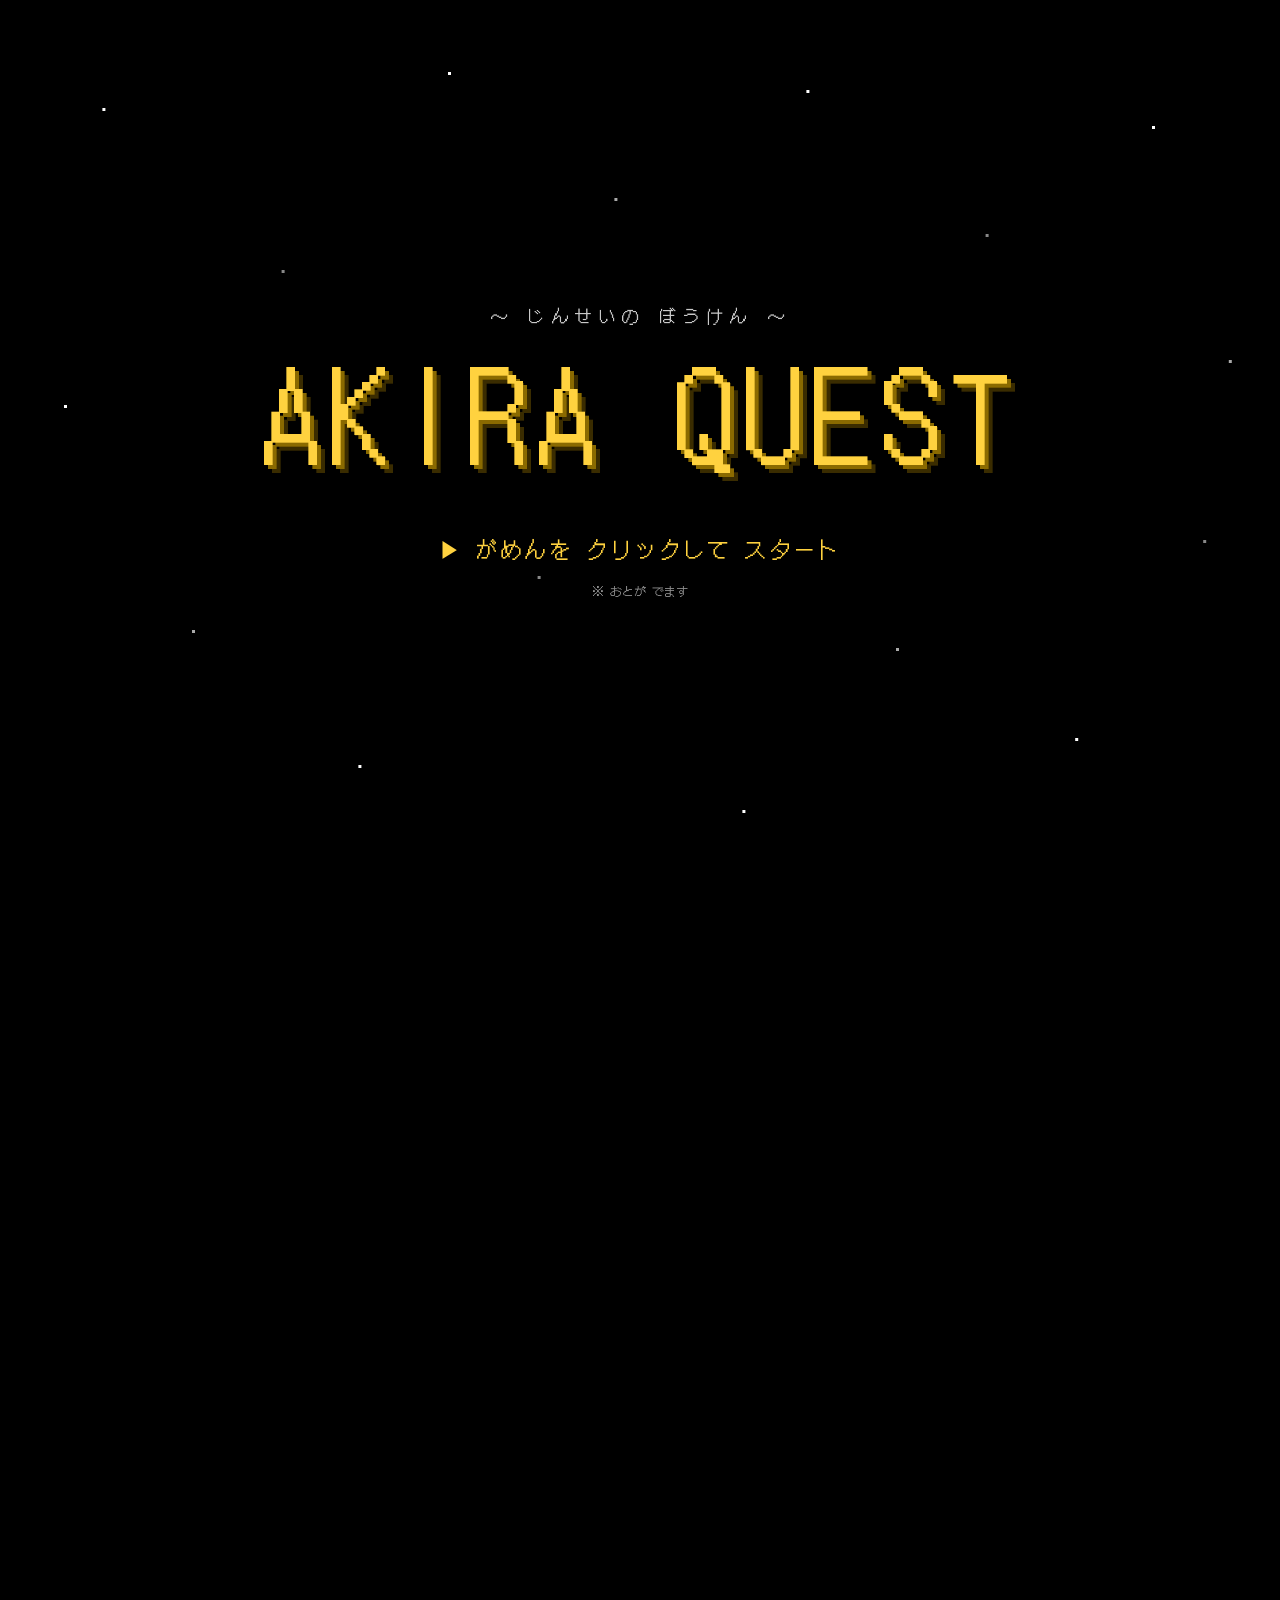
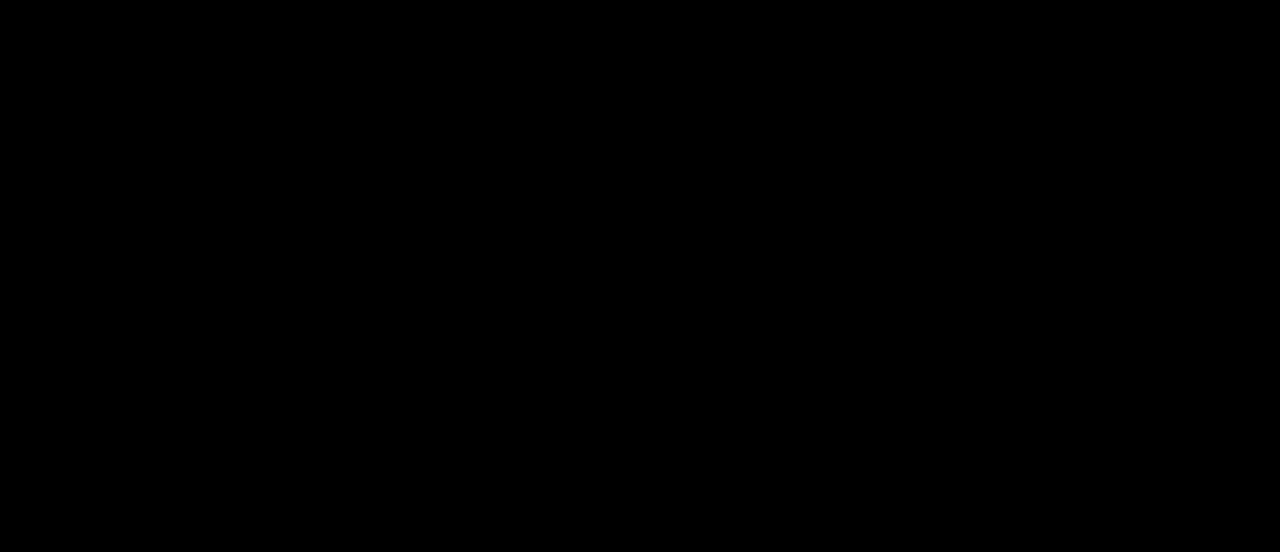
==== index.html @ 6e207caf "Add files via upload" ====
<!DOCTYPE html>
<html lang="ja">

<head>
  <meta charset="UTF-8">

  <meta
    name="viewport"
    content="width=device-width, initial-scale=1.0">

  <title>AKIRA QUEST</title>

  <link
    rel="stylesheet"
    href="css/style.css">

  <!-- オープニング演出用のCSS（トップページだけで使う） -->
  <link
    rel="stylesheet"
    href="css/opening.css">

  <!--
    オープニングを出すかどうかを、ページが表示される「前」に決める小さなスクリプト。
    <head> の中で先に実行することで、本編が一瞬チラッと見えてしまうのを防いでいる。
    ・まだオープニングを見ていない → <html> に is-opening を付ける（CSSでオープニングを表示）
    ・このタブで一度見た         → 何もしない（すぐ本編）
    sessionStorage はタブを閉じるまで覚えておける小さな保存場所。
    ブラウザの設定で使えないこともあるので、try で囲んでエラーでも止まらないようにしている。
  -->
  <script>
    try {
      if (!sessionStorage.getItem("akiraQuestOpeningDone")) {
        document.documentElement.classList.add("is-opening");
      }
    } catch (error) {
      document.documentElement.classList.add("is-opening");
    }
  </script>
</head>


<body>

  <!-- =========================
       オープニング（ゲームの開始画面）
       STEP 1：「クリックしてスタート」画面
       STEP 2：「ぼうけんのしょ」画面
       どの画面を見せるかは、#opening の data-step の値で切り替える
       （start → loading → save → leaving）
  ========================== -->

  <div
    id="opening"
    class="opening"
    data-step="start">

    <!-- 背景のまたたく星（飾り） -->
    <div
      class="opening-stars"
      aria-hidden="true">
    </div>


    <!-- STEP 1：スタート待機画面。
         画面全体を1つの大きなボタンにして、どこをクリックしても（Enterキーでも）始まるようにする -->
    <button
      id="opening-start"
      class="opening-screen opening-start"
      type="button">

      <span class="opening-start__sub">〜 じんせいの ぼうけん 〜</span>

      <span class="opening-start__title">AKIRA QUEST</span>

      <span class="opening-start__press">▶ がめんを クリックして スタート</span>

      <span class="opening-start__note">※ おとが でます</span>

    </button>


    <!-- STEP 2：「ぼうけんのしょ」画面 -->
    <section
      class="opening-screen opening-save"
      aria-labelledby="opening-save-heading">

      <div class="opening-save__panel">

        <p
          id="opening-save-heading"
          class="opening-save__heading">
          ぼうけんのしょを えらんでください
        </p>

        <!-- 選択肢。↑↓キーでカーソル移動、Enterで決定（JSで操作） -->
        <ul
          id="opening-menu"
          class="opening-menu">

          <!-- メインの選択肢：本編（トップページ）へ -->
          <li>
            <button
              class="opening-menu__item is-main"
              type="button">
              <span class="opening-menu__name">MY STORY</span>
              <span class="opening-menu__info">AKIRA の じんせいの きろく</span>
            </button>
          </li>

          <!-- 各ページへ直接ジャンプする選択肢（data-href に行き先を書く） -->
          <li>
            <button
              class="opening-menu__item"
              type="button"
              data-href="history.html">
              <span class="opening-menu__name">HISTORY</span>
            </button>
          </li>

          <li>
            <button
              class="opening-menu__item"
              type="button"
              data-href="profile.html">
              <span class="opening-menu__name">PROFILE</span>
            </button>
          </li>

          <li>
            <button
              class="opening-menu__item"
              type="button"
              data-href="future.html">
              <span class="opening-menu__name">FUTURE</span>
            </button>
          </li>

        </ul>

        <p class="opening-save__hint">
          ↑↓：えらぶ　Enter：けってい
        </p>

      </div>

    </section>

  </div>


  <!-- ページ切り替えアニメーション -->
  <div class="page-transition"></div>


  <!-- HEADER -->

  <header class="site-header">

    <div class="header-inner">

      <!-- ロゴ（クリックでトップへ） -->
      <a href="index.html" class="logo">
        AKIRA QUEST
      </a>


      <!-- ハンバーガーボタン（スマホのときだけ表示） -->
      <button
        class="menu-toggle"
        type="button"
        aria-label="メニューを開く"
        aria-expanded="false"
        aria-controls="global-nav">
        <span></span>
        <span></span>
        <span></span>
      </button>


      <!-- メニュー（今いるページには aria-current="page" を付ける） -->
      <nav class="navigation" id="global-nav">

        <a href="index.html" aria-current="page">
          01 HOME
        </a>

        <a href="profile.html">
          02 PROFILE
        </a>

        <a href="history.html">
          03 HISTORY
        </a>

        <a href="quiz.html">
          04 QUIZ
        </a>

        <a href="future.html">
          05 FUTURE
        </a>

      </nav>

    </div>

  </header>


  <!-- MAIN -->

  <main>


    <!-- HERO -->

    <section class="hero">

      <!-- 見え隠れする自分（.hero-number を削除して差し替え） -->
      <div class="mini-me" title="見つけた！">🙋‍♂️</div>


      <h1 class="hero-title reveal">

        <span>THIS</span>

        <span>IS</span>

        <span>MY</span>

        <span>STORY.</span>

      </h1>


      <p class="hero-subtitle reveal">

        はじめまして。○○です。<br>

        これまでの人生、今の価値観、
        そしてこれから目指している未来。

      </p>


      <!-- このサイトがRPG風になっている理由（メッセージウィンドウ風）
           class="dq-window" を付けるだけで、黒地＋白枠のウィンドウになる（style.css参照） -->
      <div class="dq-window hero-message reveal">

        <p class="dq-window__label">
          はじめに
        </p>

        <p>
          ＊ 人生は、まるでRPG。<br>
          さまざまなクエスト（経験）をクリアし、
          仲間と出会い、少しずつレベルアップしていく。<br><br>
          そんな これまでの軌跡を「冒険の書」としてまとめました。
          さあ、ぼうけんを はじめよう！
        </p>

      </div>


      <a
        href="profile.html"
        class="text-link reveal">

        ABOUT ME

        <span>→</span>

      </a>

    </section>


    <!-- INTRO -->

    <section class="section">

      <div class="section-header reveal">

        <p class="section-number">
          01 / 05
        </p>

        <h2 class="section-title">
          Nice to<br>
          meet you.
        </h2>

      </div>


      <div class="profile-grid reveal">

        <div class="image-wrap">

          <img
            class="profile-image"
            src="images/profile.jpg"
            alt="プロフィール写真">

        </div>


        <div class="profile-text">

          <p class="profile-name">
            ○○ ○○
          </p>

          <p class="profile-description">

            はじめまして。○○です。<br><br>

            このサイトでは、
            僕がどんな人間なのか、
            どんな経験をしてきたのか、
            そしてこれから何を目指しているのかを
            紹介しています。

          </p>


          <a
            href="profile.html"
            class="text-link">

            PROFILE

            <span>→</span>

          </a>

        </div>

      </div>

    </section>


  </main>


  <script src="js/script.js"></script>

  <!-- オープニング演出の動き（トップページだけで使う） -->
  <script src="js/opening.js"></script>

</body>

</html>
---- css/style.css ----
/* ========================================
   AKIRA QUEST ― 全ページ共通のスタイル
   コンセプト：レトロRPG（ドラクエ）風

   【RPG風に見せる3つのポイント】
     1. 背景は黒、文字は白 … 昔のゲーム画面の基本の色
     2. 黒地＋白い太枠（少し角丸）の「ウィンドウ」 … .dq-window
     3. ドット絵のような文字 … Google Fonts の DotGothic16
======================================== */


/* ----------------------------------------
   ドット文字フォントの読み込み
   @import は「別のCSSを読み込む」命令で、CSSファイルの一番最初に書く決まり。
   ここに1回書くだけで、style.css を読み込む全ページでフォントが使える。
---------------------------------------- */

@import url("https://fonts.googleapis.com/css2?family=DotGothic16&display=swap");


/* ========================================
   VARIABLES（色・フォントの変数）
   ここを変えるだけで、サイト全体の色がまとめて変わる
======================================== */

:root {
  --bg-primary: #000000;     /* 背景：黒 */
  --text-primary: #ffffff;   /* 文字：白 */
  --accent-color: #ffd23f;   /* 強調：RPGらしい金色 */
  --muted-color: #b5b5b5;    /* 控えめな文字：灰色 */
  --border-color: #ffffff;   /* ウィンドウの枠：白 */
  --window-bg: #000000;      /* ウィンドウの中：黒 */

  /* DotGothic16 が読み込めなかったときは、普段の日本語フォント → 等幅フォントの順に使う */
  --font-pixel: "DotGothic16", "Hiragino Kaku Gothic ProN", "Yu Gothic", monospace;
}

/* 文字を選択したときの色 */
::selection {
  background: var(--accent-color);
  color: #000000;
}

/* スクロールバー */
::-webkit-scrollbar {
  width: 8px;
}
::-webkit-scrollbar-track {
  background: var(--bg-primary);
}
::-webkit-scrollbar-thumb {
  background: #555555;
}
::-webkit-scrollbar-thumb:hover {
  background: var(--accent-color);
}


/* ========================================
   RESET
======================================== */

* {
  box-sizing: border-box;
}

html {
  scroll-behavior: smooth;
}

body {
  margin: 0;
  color: var(--text-primary);
  background: var(--bg-primary);
  font-family: var(--font-pixel);
  line-height: 1.8;
  letter-spacing: 0.04em;
}

img {
  display: block;
  width: 100%;
}

a {
  color: inherit;
  text-decoration: none;
}

button {
  font-family: inherit;
}


/* ========================================
   RPGウィンドウ（共通部品）

   class="dq-window" を付けると、どこでもこの見た目になる。
   ・background … 黒地
   ・border     … 白い太枠
   ・border-radius … 少しだけ角を丸くする（RPGのウィンドウらしさ）
   ・box-shadow … 白い枠の外側に黒いフチをもう1本付け、
                  背景が黒以外の場所に置いても「二重の線」に見えるようにする
======================================== */

.dq-window,
.profile-text,
.quiz-wrapper,
.future-text {
  position: relative; /* 枠の上の見出し（__label）を、このウィンドウ基準で置くため */
  background: var(--window-bg);
  color: var(--text-primary);
  border: 4px solid var(--border-color);
  border-radius: 10px;
  box-shadow: 0 0 0 4px var(--window-bg);
  font-family: var(--font-pixel);
}

/* 枠線の上にまたがって置く見出し（「はじめに」「つよさ」など） */
.dq-window__label {
  position: absolute;
  top: -0.9em;          /* 文字の高さ分だけ上にずらして、白い線にまたがらせる */
  left: 16px;
  margin: 0;
  padding: 0 8px;
  background: var(--window-bg); /* 黒で塗って、下の白い線を隠す */
  font-size: 14px;
  line-height: 1.6;
  letter-spacing: 0.1em;
}

/* 点滅アニメーション。steps(1) で「パッ、パッ」とカクカク切り替える
   （なめらかに薄くなるより、昔のゲームっぽくなる） */
@keyframes dqBlink {
  0%  { opacity: 1; }
  50% { opacity: 0; }
}


/* ========================================
   HEADER
======================================== */

.site-header {
  position: fixed;
  top: 0;
  left: 0;
  width: 100%;
  z-index: 1000;
  padding: 20px 40px;
  background: rgba(0, 0, 0, 0.92);  /* 少しだけ透ける黒 */
  border-bottom: 3px solid var(--border-color);
  color: var(--text-primary);
}

.header-inner {
  display: flex;
  justify-content: space-between;
  align-items: center;
}

.logo {
  position: relative;
  z-index: 2; /* スマホのメニューを開いたときも上に表示 */
  font-size: 20px;
  letter-spacing: 0.12em;
  color: var(--accent-color);
  /* 右下に濃い色の影を付けて、ゲームのロゴのような立体感を出す */
  text-shadow: 2px 2px 0 #8a6a00;
}

.navigation {
  display: flex;
  gap: 28px;
}

/* メニューの各項目。左に ▶ カーソル用のすき間を空けておく */
.navigation a {
  position: relative;
  padding-left: 18px;
  font-size: 14px;
  letter-spacing: 0.08em;
}

/* ▶ カーソル（普段は透明で、選んでいるときだけ見える） */
.navigation a::before {
  content: "▶";
  position: absolute;
  left: 0;
  font-size: 0.8em;
  opacity: 0;
}

/* マウスを乗せたら ▶ を点滅させる（RPGのコマンド選択風） */
.navigation a:hover::before,
.navigation a:focus-visible::before {
  opacity: 1;
  animation: dqBlink 0.8s steps(1) infinite;
}

/* 今いるページ：金色＋ ▶ を出しっぱなし */
.navigation a[aria-current="page"] {
  color: var(--accent-color);
}

.navigation a[aria-current="page"]::before {
  opacity: 1;
}

/* ハンバーガーボタン（PCでは隠す。スマホ用の指定は RESPONSIVE を参照） */
.menu-toggle {
  display: none;
}


/* ========================================
   MAIN
======================================== */

main {
  overflow: hidden;
}


/* ========================================
   HERO（トップページの最初の画面）
======================================== */

.hero {
  min-height: 100vh;
  display: flex;
  flex-direction: column;
  justify-content: center;
  padding: 140px 5vw 80px;
  position: relative;
  overflow: hidden; /* 画面外からひょっこり出せるように */
}

.hero-title {
  margin: 0;
  font-size: clamp(48px, 8vw, 120px);
  font-weight: normal; /* ドット文字は太字にすると潰れるので、普通の太さにする */
  line-height: 1.1;
  letter-spacing: 0.02em;
}

/* 単語ごとに横に並べ、入りきらなければ自然に折り返す
   （1単語1行にすると縦に長くなり、下のメッセージウィンドウが画面に入らないため） */
.hero-title span {
  display: inline-block;
  margin-right: 0.35em;
  transition: transform 0.3s steps(3), color 0.3s steps(3);
}

/* タイトルにマウスを乗せると、金色になって右に少しずれる */
.hero-title:hover span {
  transform: translateX(10px);
  color: var(--accent-color);
}

.hero-subtitle {
  max-width: 560px;
  margin-top: 40px;
  font-size: 16px;
  color: var(--muted-color);
}

/* サイトのコンセプトを書いたメッセージウィンドウ */
.hero-message {
  max-width: 640px;
  margin-top: 36px;
  padding: 28px 30px 24px;
  font-size: 16px;
  line-height: 2;
}

.hero-message p {
  margin: 0;
}

.hero-message .dq-window__label {
  margin: 0;
}


/* --- ウォーリーを探せ風「見え隠れする自分」 --- */

.mini-me {
  position: absolute;
  /* 出現させたい位置（例：右下や文字のすき間） */
  bottom: 120px;
  right: 12vw;

  font-size: 36px; /* 絵文字の場合のサイズ */
  width: 45px;     /* 画像の場合のサイズ指定 */
  height: auto;

  user-select: none;
  cursor: pointer;
  z-index: 10;

  /* 8秒周期で見え隠れするアニメーション */
  animation: peekaboo 8s infinite ease-in-out;
  transform-origin: bottom center;
}

/* カーソルを合わせた時に見つけると、ちょっと跳ねるアクション */
.mini-me:hover {
  animation-play-state: paused;
  transform: scale(1.4) rotate(10deg) !important;
  opacity: 1 !important;
}

/* ひょっこり顔を出してキョロキョロし、また隠れるキーフレーム */
@keyframes peekaboo {
  0%, 15% {
    opacity: 0;
    transform: translateY(120%) scale(0.6); /* 物陰に隠れている */
  }
  25% {
    opacity: 1;
    transform: translateY(0) scale(1) rotate(-8deg); /* ひょっこり出現 */
  }
  35% {
    transform: translateY(0) scale(1) rotate(8deg); /* 右を見る */
  }
  45% {
    transform: translateY(0) scale(1) rotate(-4deg); /* 左を見る */
  }
  55% {
    opacity: 1;
    transform: translateY(0) scale(1); /* 正面を向く */
  }
  65%, 100% {
    opacity: 0;
    transform: translateY(120%) scale(0.6); /* 再び隠れる */
  }
}


/* ========================================
   SECTION（各ページの見出しと中身）
======================================== */

.section {
  padding: 160px 5vw;
}

.section-header {
  display: grid;
  grid-template-columns: 180px 1fr;
  gap: 40px;
  margin-bottom: 80px;
  border-top: 3px solid var(--border-color);
  padding-top: 20px;
}

.section-number {
  font-size: 14px;
  letter-spacing: 0.1em;
  color: var(--accent-color);
}

.section-title {
  margin: 0;
  font-size: clamp(42px, 6.5vw, 96px);
  font-weight: normal;
  line-height: 1.05;
  letter-spacing: 0.02em;
}


/* ========================================
   IMAGE（写真の枠）
======================================== */

.image-wrap {
  overflow: hidden;
  position: relative;
  background: #222222; /* 画像がないときも枠が見えるように */
  border: 4px solid var(--border-color);
  border-radius: 10px;
}

.image-wrap img {
  transition: transform 0.6s steps(6);
}

.image-wrap:hover img {
  transform: scale(1.06);
}


/* ========================================
   PROFILE
======================================== */

.profile-grid {
  display: grid;
  grid-template-columns: 1fr 1fr;
  gap: 8vw;
  align-items: center;
}

/* 写真を「横4：縦5」の比率に切りそろえる（はみ出た部分はトリミング） */
.profile-image {
  aspect-ratio: 4 / 5;
  object-fit: cover;
}

/* プロフィール文はウィンドウ（上の .dq-window と同じ見た目）の中に入れる */
.profile-text {
  max-width: 560px;
  padding: 32px 32px 28px;
}

.profile-name {
  margin: 0 0 24px;
  font-size: 40px;
  line-height: 1.2;
  color: var(--accent-color);
}

.profile-description {
  font-size: 16px;
}


/* ========================================
   QUIZ（ウィンドウ＋コマンド選択風）
======================================== */

.quiz-wrapper {
  max-width: 900px;
  margin: 0 auto;
  padding: 48px 44px;
}

.quiz-progress {
  margin-bottom: 16px;
  font-size: 14px;
  letter-spacing: 0.15em;
  color: var(--accent-color);
}

.quiz-question {
  margin-bottom: 40px;
  font-size: clamp(26px, 4vw, 48px);
  font-weight: normal;
  line-height: 1.3;
}

.quiz-options {
  display: grid;
  grid-template-columns: 1fr 1fr;
  gap: 20px;
}

/* 選択肢のボタン（小さなウィンドウ） */
.quiz-option {
  position: relative;
  min-height: 80px;
  padding: 20px 24px 20px 44px; /* 左に ▶ カーソルのすき間 */
  background: var(--window-bg);
  color: var(--text-primary);
  border: 3px solid var(--border-color);
  border-radius: 8px;
  font-size: 17px;
  text-align: left;
  cursor: pointer;
  display: flex;
  align-items: center;
}

/* ▶ カーソル（普段は隠す） */
.quiz-option::before {
  content: "▶";
  position: absolute;
  left: 16px;
  opacity: 0;
}

/* 答える前は、マウスを乗せると金色＋点滅カーソル */
.quiz-option:hover:not(:disabled),
.quiz-option:focus-visible {
  border-color: var(--accent-color);
  color: var(--accent-color);
  outline: none;
}

.quiz-option:hover:not(:disabled)::before,
.quiz-option:focus-visible::before {
  opacity: 1;
  animation: dqBlink 0.8s steps(1) infinite;
}

/* 答えた後は押せないようにして、選ばれなかった方を暗くする */
.quiz-option:disabled {
  cursor: default;
  opacity: 0.4;
}

/* 正解の選択肢：金色に反転 */
.quiz-option.is-correct {
  opacity: 1;
  background: var(--accent-color);
  border-color: var(--accent-color);
  color: #000000;
}

/* 選んだけれど不正解だった選択肢 */
.quiz-option.is-wrong {
  opacity: 1;
  text-decoration: line-through;
}

.quiz-result {
  min-height: 80px;
  margin-top: 36px;
  padding-top: 28px;
  border-top: 3px dashed var(--border-color);
  font-size: 18px;
  color: var(--accent-color);
}

/* 「次の問題へ」「もう一度」ボタン（▶ 付きのコマンド） */
.quiz-next {
  position: relative;
  padding: 4px 4px 4px 26px;
  background: none;
  border: none;
  color: var(--text-primary);
  font-size: 16px;
  letter-spacing: 0.08em;
  cursor: pointer;
}

.quiz-next::before {
  content: "▶";
  position: absolute;
  left: 4px;
  animation: dqBlink 0.8s steps(1) infinite;
}

.quiz-next:hover,
.quiz-next:focus-visible {
  color: var(--accent-color);
  outline: none;
}

/* hidden 属性が付いているときは確実に隠す */
.quiz-next[hidden] {
  display: none;
}


/* ========================================
   FUTURE
======================================== */

.future-hero {
  min-height: 80vh;
  display: flex;
  flex-direction: column;
  justify-content: center;
}

.future-title {
  margin: 0;
  font-size: clamp(56px, 10vw, 150px);
  font-weight: normal;
  line-height: 1.05;
  letter-spacing: 0.02em;
}

/* 未来の文章はウィンドウの中に入れる */
.future-text {
  max-width: 640px;
  margin-top: 60px;
  padding: 28px 30px;
  font-size: 18px;
}


/* ========================================
   BUTTON / LINK（▶ 付きのコマンド風リンク）
======================================== */

.text-link {
  position: relative;
  display: inline-flex;
  align-items: center;
  gap: 16px;
  margin-top: 36px;
  padding: 4px 0 4px 24px; /* 左に ▶ カーソルのすき間 */
  font-size: 16px;
  letter-spacing: 0.1em;
}

.text-link::before {
  content: "▶";
  position: absolute;
  left: 0;
  font-size: 0.8em;
}

.text-link:hover {
  color: var(--accent-color);
}

/* マウスを乗せたらカーソルを点滅させる */
.text-link:hover::before {
  animation: dqBlink 0.8s steps(1) infinite;
}


/* ========================================
   SCROLL ANIMATION（スクロールで表示）
======================================== */

.reveal {
  opacity: 0;
  transform: translateY(40px);
  /* steps(8) で8段階に分けて動かし、少しカクカクしたレトロな出方にする */
  transition:
    opacity 0.8s steps(8),
    transform 0.8s steps(8);
}

.reveal.active {
  opacity: 1;
  transform: translateY(0);
}


/* ========================================
   PAGE TRANSITION（ページ移動のときの暗転）
   黒い幕を、opacity（不透明度）0 → 1 で「じわっ」と出して画面を暗くする。
   steps(5) で5段階に分けているので、昔のゲームの暗転のようにカクカク暗くなる。
======================================== */

.page-transition {
  position: fixed;
  inset: 0;
  z-index: 9999;
  background: #000000;
  pointer-events: none;
  opacity: 0;
  transition: opacity 0.5s steps(5);
}

.page-transition.active {
  opacity: 1;
}


/* ========================================
   RESPONSIVE (TABLET & MOBILE)
======================================== */

@media screen and (min-width: 769px) and (max-width: 1024px) {
  .site-header { padding: 18px 30px; }
  .navigation { gap: 18px; }
  .section { padding: 120px 4vw; }
  .hero { padding-left: 4vw; padding-right: 4vw; }
  .profile-grid { gap: 5vw; }
}

@media screen and (max-width: 768px) {
  .site-header { padding: 16px 20px; }
  .logo { font-size: 18px; }

  /* --- ハンバーガーボタン（3本線） --- */
  .menu-toggle {
    display: block;
    position: relative;
    z-index: 2; /* 開いたメニューより上に表示 */
    width: 32px;
    height: 24px;
    padding: 0;
    background: none;
    border: none;
    color: inherit;
    cursor: pointer;
  }

  .menu-toggle span {
    position: absolute;
    left: 0;
    width: 100%;
    height: 3px;
    background: currentColor;
    transition: transform 0.3s ease, opacity 0.3s ease;
  }

  .menu-toggle span:nth-child(1) { top: 3px; }
  .menu-toggle span:nth-child(2) { top: 11px; }
  .menu-toggle span:nth-child(3) { top: 19px; }

  /* 開いているときは「×」の形にする */
  .menu-open .menu-toggle span:nth-child(1) { transform: translateY(8px) rotate(45deg); }
  .menu-open .menu-toggle span:nth-child(2) { opacity: 0; }
  .menu-open .menu-toggle span:nth-child(3) { transform: translateY(-8px) rotate(-45deg); }

  /* --- 全画面メニュー（RPGのコマンドウィンドウ風。最初は隠しておく） --- */
  .navigation {
    position: fixed;
    inset: 0;
    flex-direction: column;
    justify-content: center;
    gap: 24px;
    padding: 0 40px;
    background: var(--bg-primary);
    opacity: 0;
    visibility: hidden;
    transition: opacity 0.3s steps(3), visibility 0.3s;
  }

  .navigation a {
    align-self: flex-start;
    padding-left: 34px;
    font-size: 28px;
  }

  /* body に menu-open が付いたらメニューを表示 */
  .menu-open .navigation {
    opacity: 1;
    visibility: visible;
  }

  /* メニューを開いている間は背景のスクロールを止める */
  body.menu-open { overflow: hidden; }

  .hero {
    min-height: 100svh;
    padding: 110px 20px 60px;
  }

  .hero-title { font-size: clamp(48px, 15vw, 90px); }
  .hero-subtitle { margin-top: 32px; font-size: 14px; }
  .hero-message { padding: 24px 20px 20px; font-size: 14px; }

  .section { padding: 110px 20px; }
  .section-header { grid-template-columns: 1fr; gap: 16px; margin-bottom: 50px; }
  .section-title { font-size: 44px; }

  .profile-grid { grid-template-columns: 1fr; gap: 50px; }
  .profile-text { padding: 28px 20px 22px; }
  .profile-name { font-size: 32px; }

  .quiz-wrapper { padding: 32px 18px; }
  .quiz-options { grid-template-columns: 1fr; }
  .quiz-question { font-size: 28px; }

  .future-title { font-size: 56px; }
  .future-text { padding: 24px 20px; font-size: 16px; }
}
---- css/opening.css ----
/* ========================================
   オープニング演出（index.html 専用）

   【画面の切り替えの仕組み】
   ① <html> に is-opening が付いている間だけ、オープニングを表示する
      （付けるかどうかは index.html の <head> の小さなスクリプトが決める）
   ② オープニングの中の「どの画面を見せるか」は、
      #opening の data-step 属性の値で切り替える
        start   … STEP 1「クリックしてスタート」
        loading … 画面が切り替わる途中（何も見せない＝暗転）
        save    … STEP 2「ぼうけんのしょ」
        leaving … 本編へ移る途中
   ③ 見せる・隠すは opacity（不透明度）を 0 ⇔ 1 に変えるだけ。
      transition を付けているので、変わるときに自動でフェードする。
======================================== */


/* ----------------------------------------
   オープニング全体
---------------------------------------- */

/* 普段（オープニングを見ない場合）は、存在しないのと同じにする */
.opening {
  display: none;
}

/* <html class="is-opening"> のときだけ、画面いっぱいに表示する */
.is-opening .opening {
  display: block;
  position: fixed;
  inset: 0;               /* 画面の上下左右いっぱい */
  z-index: 10000;         /* ヘッダーやページ遷移の幕より手前 */
  background: #000000;
  color: #ffffff;
  font-family: var(--font-pixel);
  overflow: hidden;

  /* 本編へ移るときのフェードアウト用。
     steps(8) で8段階に分けて暗くし、昔のゲームの暗転っぽくする */
  transition: opacity 0.8s steps(8);
}

/* 本編へ移るとき：オープニング全体を透明にする（＝フェードアウト） */
.is-opening-out .opening {
  opacity: 0;
}


/* ----------------------------------------
   オープニング中は、本編（ヘッダー・メイン）を隠す
---------------------------------------- */

.is-opening .site-header,
.is-opening main {
  opacity: 0;
  visibility: hidden;     /* 見えないだけでなく、クリックやTabキーでも選べないようにする */
}

/* is-opening が外れたときに、本編がじわっと出てくる（＝フェードイン）
   visibility は「0s」ですぐに visible にする。
   （ここにも時間をかけると、表示した直後はまだ「見えない」扱いのままで、
     クリックやキーボードのフォーカスが効かない時間ができてしまうため） */
.site-header,
main {
  transition: opacity 0.8s steps(8), visibility 0s;
}

/* オープニング中は、後ろのページがスクロールしないようにする */
.is-opening body {
  overflow: hidden;
}


/* ----------------------------------------
   各画面（STEP 1 / STEP 2）の共通設定
   画面を重ねて置いておき、見せたいものだけ opacity: 1 にする
---------------------------------------- */

.opening-screen {
  position: absolute;
  inset: 0;
  display: flex;
  flex-direction: column;
  align-items: center;
  justify-content: center;   /* 画面の真ん中に寄せる */

  opacity: 0;
  visibility: hidden;
  /* 隠すとき：opacity を0.6秒かけて0にし、
     visibility はフェードが終わる0.6秒後に hidden にする（0s の長さ＋0.6s の待ち時間） */
  transition: opacity 0.6s steps(6), visibility 0s linear 0.6s;
}

/* data-step="start" のときは STEP 1 を表示 */
.opening[data-step="start"] .opening-start,
/* data-step="save" のときは STEP 2 を表示 */
.opening[data-step="save"] .opening-save,
/* 本編へ移る途中も、STEP 2 は見せたまま（全体ごとフェードアウトする） */
.opening[data-step="leaving"] .opening-save {
  opacity: 1;
  visibility: visible;
  /* 見せるとき：visibility はすぐに visible にする（すぐクリック・フォーカスできるように）。
     opacity だけを0.6秒かけて1にする */
  transition: opacity 0.6s steps(6), visibility 0s;
}


/* ----------------------------------------
   背景のまたたく星（飾り）
   2px の小さな点を1つだけ作り、box-shadow で「同じ点のコピー」を
   あちこちに置くことで、たくさんの星を1つの要素で描いている
---------------------------------------- */

.opening-stars {
  position: absolute;
  top: 0;
  left: 0;
  width: 3px;
  height: 3px;
  background: transparent;
  box-shadow:
    8vw 12vh #fff, 22vw 30vh #888, 35vw 8vh #fff, 48vw 22vh #aaa,
    63vw 10vh #fff, 77vw 26vh #888, 90vw 14vh #fff, 15vw 70vh #aaa,
    28vw 85vh #fff, 42vw 64vh #888, 58vw 90vh #fff, 70vw 72vh #aaa,
    84vw 82vh #fff, 94vw 60vh #888, 5vw 45vh #fff, 96vw 40vh #aaa;
  /* 星をカクカク点滅させる */
  animation: openingTwinkle 2.4s steps(2) infinite;
}

@keyframes openingTwinkle {
  0%   { opacity: 1; }
  100% { opacity: 0.3; }
}


/* ----------------------------------------
   STEP 1：スタート待機画面
---------------------------------------- */

/* 画面全体を覆う大きなボタン。ボタンの見た目（枠や背景）を全部消している */
.opening-start {
  width: 100%;
  height: 100%;
  gap: 16px;
  padding: 20px;
  background: none;
  border: none;
  color: inherit;
  font-family: inherit;
  cursor: pointer;
}

.opening-start:focus-visible {
  outline: none; /* 画面全体に枠が出ると見づらいので消し、代わりに文字を金色にする */
}

.opening-start:focus-visible .opening-start__press {
  color: var(--accent-color);
}

.opening-start__sub {
  font-size: clamp(14px, 2vw, 18px);
  letter-spacing: 0.3em;
  color: #c9c9c9;
}

/* タイトルロゴ。濃い金色の影を右下にずらして重ね、立体的なゲームロゴ風にする */
.opening-start__title {
  font-size: clamp(44px, 10vw, 120px);
  line-height: 1.1;
  letter-spacing: 0.08em;
  color: var(--accent-color);
  text-shadow:
    4px 4px 0 #8a6a00,
    8px 8px 0 #3a2c00;
}

/* 「クリックしてスタート」。点滅させて、押せることを知らせる */
.opening-start__press {
  margin-top: 40px;
  font-size: clamp(16px, 2.4vw, 22px);
  letter-spacing: 0.1em;
  animation: dqBlink 1.2s steps(1) infinite;
}

.opening-start__note {
  font-size: 12px;
  color: #8f8f8f;
}


/* ----------------------------------------
   STEP 2：「ぼうけんのしょ」画面
   参考画像のように、上下に白い線を引いた中に選択肢を並べる
---------------------------------------- */

.opening-save__panel {
  width: min(90vw, 520px); /* 画面の90%、ただし最大520px */
  padding: 48px 24px 36px;
  border-top: 4px solid #ffffff;
  border-bottom: 4px solid #ffffff;
}

/* STEP 2 が表示されたとき、パネルが上下にカクカク広がって出てくる
   （RPGのウィンドウが開くときの動き） */
.opening[data-step="save"] .opening-save__panel {
  animation: openingWindowOpen 0.4s steps(6);
}

@keyframes openingWindowOpen {
  from { transform: scaleY(0.05); }
  to   { transform: scaleY(1); }
}

.opening-save__heading {
  margin: 0 0 28px;
  text-align: center;
  font-size: 15px;
  letter-spacing: 0.15em;
  color: #c9c9c9;
}

/* 選択肢のリスト（・の記号を消して、縦に並べる） */
.opening-menu {
  display: flex;
  flex-direction: column;
  gap: 10px;
  margin: 0;
  padding: 0;
  list-style: none;
}

/* 1つ1つの選択肢 */
.opening-menu__item {
  position: relative;
  width: 100%;
  display: flex;
  flex-direction: column;
  align-items: flex-start;
  padding: 6px 8px 6px 48px; /* 左に ▶ カーソルのすき間 */
  background: none;
  border: none;
  color: #ffffff;
  font-family: inherit;
  text-align: left;
  cursor: pointer;
}

.opening-menu__name {
  font-size: clamp(20px, 3.6vw, 28px);
  letter-spacing: 0.1em;
  line-height: 1.4;
}

/* メインの選択肢「MY STORY」は大きめに＋下に区切り線 */
.opening-menu__item.is-main {
  margin-bottom: 14px;
  padding-bottom: 18px;
  border-bottom: 2px dashed #6b6b6b;
}

.opening-menu__item.is-main .opening-menu__name {
  font-size: clamp(26px, 5vw, 38px);
}

.opening-menu__info {
  font-size: 13px;
  color: #b5b5b5;
}

/* ▶ カーソル（普段は透明） */
.opening-menu__item::before {
  content: "▶";
  position: absolute;
  left: 14px;
  top: 8px;
  font-size: 20px;
  opacity: 0;
}

/* JSが is-selected を付けた選択肢に、点滅カーソルを出す */
.opening-menu__item.is-selected::before {
  opacity: 1;
  animation: dqBlink 0.8s steps(1) infinite;
}

.opening-menu__item.is-selected {
  color: var(--accent-color);
}

.opening-menu__item:focus-visible {
  outline: none; /* カーソルと金色の文字で選択中が分かるので、枠は消す */
}

/* 決定した瞬間は、カーソルを速く点滅させる */
.opening-menu__item.is-chosen::before {
  animation-duration: 0.16s;
}

.opening-save__hint {
  margin: 28px 0 0;
  text-align: center;
  font-size: 12px;
  color: #8f8f8f;
}


/* ----------------------------------------
   「動きを減らす」設定のユーザーには、アニメーションを止める
---------------------------------------- */

@media (prefers-reduced-motion: reduce) {
  .is-opening .opening,
  .opening-screen,
  .site-header,
  main {
    transition: none;
  }

  .opening-stars,
  .opening-start__press,
  .opening[data-step="save"] .opening-save__panel {
    animation: none;
  }
}
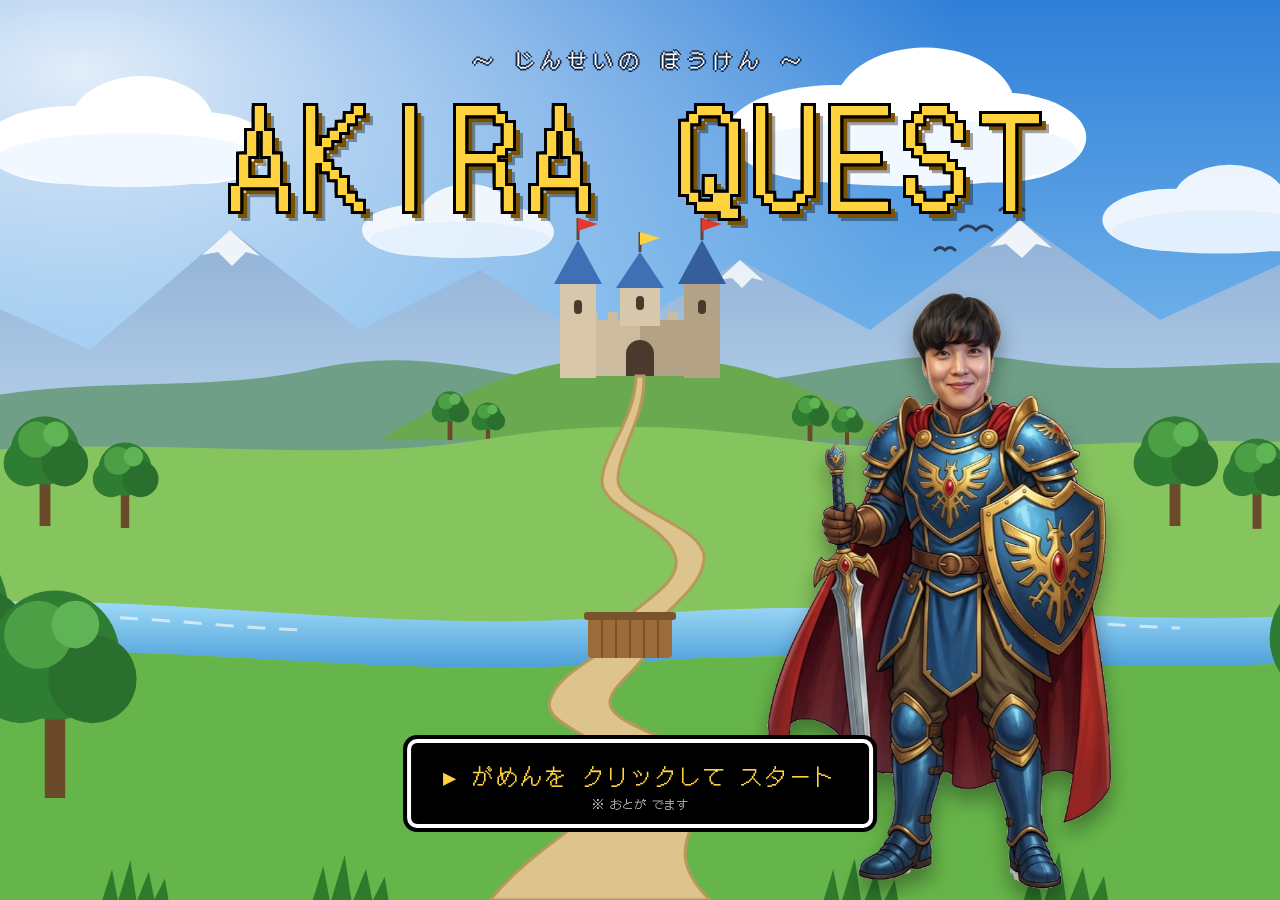
==== commit 29571f8a: "Add files via upload" ====
--- a/index.html
+++ b/index.html
@@ -68,13 +68,207 @@
       class="opening-screen opening-start"
       type="button">
 
-      <span class="opening-start__sub">〜 じんせいの ぼうけん 〜</span>
-
-      <span class="opening-start__title">AKIRA QUEST</span>
-
-      <span class="opening-start__press">▶ がめんを クリックして スタート</span>
-
-      <span class="opening-start__note">※ おとが でます</span>
+      <!-- 背景の風景（オリジナルのイラストを SVG で描いたもの）
+           SVG は「図形を数値で描く画像」。拡大してもぼやけず、ファイルも軽い。
+           viewBox="0 0 1600 900" … 横1600×縦900 の紙に描いている、という意味。
+           preserveAspectRatio="xMidYMax slice" … 画面の縦横比が違っても、
+             すき間ができないように拡大して、はみ出た分は切り取る（下と中央を基準にする） -->
+      <svg
+        class="opening-scene"
+        viewBox="0 0 1600 900"
+        preserveAspectRatio="xMidYMax slice"
+        aria-hidden="true">
+
+        <defs>
+          <!-- 空のグラデーション（上ほど濃い青 → 地平線に向かって明るく） -->
+          <linearGradient id="scene-sky" x1="0" y1="0" x2="0" y2="1">
+            <stop offset="0" stop-color="#2f7fd8" />
+            <stop offset="0.55" stop-color="#8cc8f2" />
+            <stop offset="1" stop-color="#e3f4ff" />
+          </linearGradient>
+
+          <!-- 左上からさしこむ光 -->
+          <radialGradient id="scene-sun" cx="0.15" cy="0.08" r="0.55">
+            <stop offset="0" stop-color="#ffffff" stop-opacity="0.85" />
+            <stop offset="1" stop-color="#ffffff" stop-opacity="0" />
+          </radialGradient>
+
+          <!-- 遠くの山（空気で青白くかすんで見える色） -->
+          <linearGradient id="scene-far" x1="0" y1="0" x2="0" y2="1">
+            <stop offset="0" stop-color="#8fb0d6" />
+            <stop offset="1" stop-color="#bcd6ec" />
+          </linearGradient>
+
+          <!-- 川 -->
+          <linearGradient id="scene-river" x1="0" y1="0" x2="0" y2="1">
+            <stop offset="0" stop-color="#9fdaf8" />
+            <stop offset="1" stop-color="#4c9fd8" />
+          </linearGradient>
+
+          <!-- 雲の形（symbol ＝ 何度も使い回せる部品） -->
+          <symbol id="scene-cloud" viewBox="0 0 200 80">
+            <ellipse cx="60" cy="50" rx="58" ry="26" fill="#ffffff" />
+            <ellipse cx="108" cy="36" rx="48" ry="32" fill="#ffffff" />
+            <ellipse cx="148" cy="52" rx="46" ry="24" fill="#ffffff" />
+            <ellipse cx="100" cy="60" rx="90" ry="18" fill="#f1f8ff" />
+          </symbol>
+
+          <!-- 木の形 -->
+          <symbol id="scene-tree" viewBox="0 0 100 140">
+            <rect x="44" y="88" width="12" height="52" fill="#6b4a2b" />
+            <circle cx="50" cy="56" r="38" fill="#2f7d32" />
+            <circle cx="30" cy="70" r="26" fill="#2f7d32" />
+            <circle cx="72" cy="70" r="26" fill="#2a6f2d" />
+            <circle cx="40" cy="44" r="20" fill="#4c9f45" />
+            <circle cx="62" cy="38" r="14" fill="#5fb455" />
+          </symbol>
+
+          <!-- 手前の草むら -->
+          <symbol id="scene-tuft" viewBox="0 0 60 40">
+            <path d="M0 40 L10 8 L16 40 Z M14 40 L26 0 L32 40 Z M30 40 L42 10 L48 40 Z M44 40 L56 16 L60 40 Z" fill="#2f7a2b" />
+          </symbol>
+        </defs>
+
+
+        <!-- 空と光 -->
+        <rect width="1600" height="900" fill="url(#scene-sky)" />
+        <rect width="1600" height="900" fill="url(#scene-sun)" />
+
+
+        <!-- 雲（CSSでゆっくり横に流す） -->
+        <g class="opening-scene__clouds">
+          <use href="#scene-cloud" x="140" y="70" width="300" height="120" />
+          <use href="#scene-cloud" x="880" y="40" width="380" height="150" />
+          <use href="#scene-cloud" x="1260" y="160" width="240" height="96" opacity="0.9" />
+          <use href="#scene-cloud" x="520" y="180" width="200" height="80" opacity="0.85" />
+        </g>
+
+
+        <!-- 鳥 -->
+        <g fill="none" stroke="#2c3e57" stroke-width="3" stroke-linecap="round">
+          <path d="M1120 230 q8 -8 16 0 q8 -8 16 0" />
+          <path d="M1160 210 q6 -6 12 0 q6 -6 12 0" />
+          <path d="M1095 250 q5 -5 10 0 q5 -5 10 0" />
+        </g>
+
+
+        <!-- 遠くの山々（雪をかぶった山頂つき） -->
+        <path d="M0 400 L140 300 L250 350 L390 230 L520 330 L640 270 L760 345 L900 260 L1030 330 L1180 220 L1320 320 L1450 260 L1600 340 L1600 480 L0 480 Z" fill="url(#scene-far)" />
+        <path d="M390 230 L362 255 L378 252 L392 266 L406 252 L420 256 Z" fill="#ffffff" opacity="0.85" />
+        <path d="M1180 220 L1150 247 L1166 244 L1182 258 L1196 244 L1212 248 Z" fill="#ffffff" opacity="0.85" />
+        <path d="M900 260 L878 280 L892 278 L902 288 L912 278 L924 281 Z" fill="#ffffff" opacity="0.8" />
+
+
+        <!-- 近くの山なみ（緑がかった色） -->
+        <path d="M0 440 C180 360 330 400 470 370 C600 340 680 390 760 380 L840 380 C940 395 1050 340 1180 360 C1330 385 1450 340 1600 380 L1600 520 L0 520 Z" fill="#6f9f86" />
+
+
+        <!-- お城の建つ丘 -->
+        <path d="M540 440 Q690 345 800 362 Q910 345 1060 440 Z" fill="#6aa94f" />
+
+
+        <!-- 丘の上のお城（冒険の目的地） -->
+        <g>
+          <!-- 城壁 -->
+          <rect x="748" y="320" width="104" height="56" fill="#cdbb9f" />
+          <rect x="800" y="320" width="52" height="56" fill="#b4a286" />
+          <!-- 城壁のでこぼこ（狭間） -->
+          <path d="M748 320 v-8 h10 v8 h10 v-8 h10 v8 h10 v-8 h10 v8 h10 v-8 h10 v8 h10 v-8 h10 v8 h10 v-8 h4 v8 Z" fill="#cdbb9f" />
+          <!-- 中央の塔と屋根 -->
+          <rect x="780" y="286" width="40" height="40" fill="#d8c7ab" />
+          <polygon points="776,288 800,252 824,288" fill="#3f6fb5" />
+          <!-- 左右の塔と屋根 -->
+          <rect x="720" y="282" width="36" height="96" fill="#d8c7ab" />
+          <rect x="844" y="282" width="36" height="96" fill="#b4a286" />
+          <polygon points="714,284 738,240 762,284" fill="#3f6fb5" />
+          <polygon points="838,284 862,240 886,284" fill="#345f9c" />
+          <!-- 旗 -->
+          <line x1="738" y1="240" x2="738" y2="218" stroke="#5a4a3a" stroke-width="3" />
+          <polygon points="738,218 758,224 738,231" fill="#e23b2e" />
+          <line x1="862" y1="240" x2="862" y2="218" stroke="#5a4a3a" stroke-width="3" />
+          <polygon points="862,218 882,224 862,231" fill="#e23b2e" />
+          <line x1="800" y1="252" x2="800" y2="232" stroke="#5a4a3a" stroke-width="3" />
+          <polygon points="800,232 820,238 800,245" fill="#ffd23f" />
+          <!-- 窓と門 -->
+          <rect x="734" y="300" width="8" height="14" rx="4" fill="#4a3a2e" />
+          <rect x="858" y="300" width="8" height="14" rx="4" fill="#4a3a2e" />
+          <rect x="796" y="296" width="8" height="14" rx="4" fill="#4a3a2e" />
+          <path d="M786 376 v-22 a14 14 0 0 1 28 0 v22 Z" fill="#4a3a2e" />
+        </g>
+
+
+        <!-- 遠くの木（丘のまわり） -->
+        <use href="#scene-tree" x="590" y="384" width="40" height="56" />
+        <use href="#scene-tree" x="630" y="396" width="36" height="50" />
+        <use href="#scene-tree" x="950" y="388" width="40" height="56" />
+        <use href="#scene-tree" x="990" y="400" width="34" height="48" />
+
+
+        <!-- 中ほどの草原 -->
+        <path d="M0 470 C250 420 450 470 640 440 C760 420 840 425 960 440 C1150 465 1350 420 1600 455 L1600 900 L0 900 Z" fill="#86c55e" />
+
+
+        <!-- 中ほどの木 -->
+        <use href="#scene-tree" x="160" y="400" width="90" height="126" />
+        <use href="#scene-tree" x="250" y="430" width="70" height="98" />
+        <use href="#scene-tree" x="1290" y="400" width="90" height="126" />
+        <use href="#scene-tree" x="1380" y="425" width="74" height="104" />
+
+
+        <!-- 川 -->
+        <path d="M0 610 C300 580 520 640 800 615 C1080 590 1300 640 1600 605 L1600 650 C1300 690 1080 640 800 662 C520 685 300 630 0 660 Z" fill="url(#scene-river)" />
+        <path d="M120 622 C260 606 360 628 470 630 M980 618 C1100 606 1220 624 1340 628" fill="none" stroke="#ffffff" stroke-width="3" stroke-dasharray="18 14" opacity="0.6" />
+
+
+        <!-- 手前の草原 -->
+        <path d="M0 660 C300 630 520 685 800 662 C1080 640 1300 690 1600 650 L1600 900 L0 900 Z" fill="#66b54a" />
+
+
+        <!-- お城へ続く道（手前ほど太く、奥ほど細く描いて遠近感を出す） -->
+        <path d="M650 900 C700 840 760 820 775 780 C790 740 700 730 710 700 C720 670 760 660 770 640 C780 610 840 590 836 560 C832 525 760 510 762 480 C764 450 795 420 796 376 L804 376 C805 420 778 450 778 480 C778 510 868 525 864 560 C860 595 812 615 810 640 C808 665 775 680 770 700 C765 730 870 740 865 780 C860 830 820 850 870 900 Z" fill="#dcc48c" stroke="#b8975a" stroke-width="3" />
+
+
+        <!-- 川にかかる橋 -->
+        <rect x="748" y="618" width="84" height="40" rx="4" fill="#9b6b3a" />
+        <path d="M762 618 v40 M776 618 v40 M790 618 v40 M804 618 v40 M818 618 v40" stroke="#7a522b" stroke-width="2" />
+        <rect x="744" y="612" width="92" height="8" rx="3" fill="#7a522b" />
+
+
+        <!-- 手前の大きな木 -->
+        <use href="#scene-tree" x="-60" y="470" width="260" height="364" />
+        <use href="#scene-tree" x="130" y="560" width="170" height="238" />
+        <use href="#scene-tree" x="1420" y="470" width="240" height="336" />
+
+
+        <!-- 手前の草むら -->
+        <use href="#scene-tuft" x="30" y="850" width="90" height="60" />
+        <use href="#scene-tuft" x="260" y="860" width="70" height="46" />
+        <use href="#scene-tuft" x="470" y="855" width="80" height="54" />
+        <use href="#scene-tuft" x="980" y="858" width="80" height="54" />
+        <use href="#scene-tuft" x="1180" y="852" width="90" height="60" />
+        <use href="#scene-tuft" x="1500" y="856" width="80" height="54" />
+      </svg>
+
+
+      <!-- 主人公 AKIRA（背景を透明にしたイラスト） -->
+      <img
+        class="opening-hero"
+        src="images/akira-hero.webp"
+        alt="">
+
+
+      <!-- タイトルロゴ -->
+      <span class="opening-start__logo">
+        <span class="opening-start__sub">〜 じんせいの ぼうけん 〜</span>
+        <span class="opening-start__title">AKIRA QUEST</span>
+      </span>
+
+
+      <!-- 「クリックしてスタート」のウィンドウ -->
+      <span class="dq-window opening-start__window">
+        <span class="opening-start__press">▶ がめんを クリックして スタート</span>
+        <span class="opening-start__note">※ おとが でます</span>
+      </span>
 
     </button>
 
@@ -89,31 +283,41 @@
         <p
           id="opening-save-heading"
           class="opening-save__heading">
-          ぼうけんのしょを えらんでください
+          ぼうけんのしょ「MY STORY」<br>
+          どこから はじめますか？
         </p>
 
-        <!-- 選択肢。↑↓キーでカーソル移動、Enterで決定（JSで操作） -->
+        <!-- 選択肢。ヘッダーのメニュー（PC・スマホ共通）と同じ項目・同じ順番にしている。
+             ↑↓キーでカーソル移動、Enterで決定（JSで操作）
+             ・data-href がない項目（HOME）… オープニングを閉じて、このページの本編を表示
+             ・data-href がある項目        … そのページへ移動 -->
         <ul
           id="opening-menu"
           class="opening-menu">
 
-          <!-- メインの選択肢：本編（トップページ）へ -->
           <li>
             <button
-              class="opening-menu__item is-main"
+              class="opening-menu__item"
               type="button">
-              <span class="opening-menu__name">MY STORY</span>
-              <span class="opening-menu__info">AKIRA の じんせいの きろく</span>
+              <span class="opening-menu__name">01 HOME</span>
             </button>
           </li>
 
-          <!-- 各ページへ直接ジャンプする選択肢（data-href に行き先を書く） -->
+          <li>
+            <button
+              class="opening-menu__item"
+              type="button"
+              data-href="profile.html">
+              <span class="opening-menu__name">02 PROFILE</span>
+            </button>
+          </li>
+
           <li>
             <button
               class="opening-menu__item"
               type="button"
               data-href="history.html">
-              <span class="opening-menu__name">HISTORY</span>
+              <span class="opening-menu__name">03 HISTORY</span>
             </button>
           </li>
 
@@ -121,8 +325,17 @@
             <button
               class="opening-menu__item"
               type="button"
-              data-href="profile.html">
-              <span class="opening-menu__name">PROFILE</span>
+              data-href="strength.html">
+              <span class="opening-menu__name">04 STRENGTH</span>
+            </button>
+          </li>
+
+          <li>
+            <button
+              class="opening-menu__item"
+              type="button"
+              data-href="quiz.html">
+              <span class="opening-menu__name">05 QUIZ</span>
             </button>
           </li>
 
@@ -131,7 +344,7 @@
               class="opening-menu__item"
               type="button"
               data-href="future.html">
-              <span class="opening-menu__name">FUTURE</span>
+              <span class="opening-menu__name">06 MY GOAL</span>
             </button>
           </li>
 
@@ -192,12 +405,16 @@
           03 HISTORY
         </a>
 
+        <a href="strength.html">
+          04 STRENGTH
+        </a>
+
         <a href="quiz.html">
-          04 QUIZ
+          05 QUIZ
         </a>
 
         <a href="future.html">
-          05 FUTURE
+          06 MY GOAL
         </a>
 
       </nav>
@@ -216,10 +433,6 @@
 
     <section class="hero">
 
-      <!-- 見え隠れする自分（.hero-number を削除して差し替え） -->
-      <div class="mini-me" title="見つけた！">🙋‍♂️</div>
-
-
       <h1 class="hero-title reveal">
 
         <span>THIS</span>
@@ -235,7 +448,7 @@
 
       <p class="hero-subtitle reveal">
 
-        はじめまして。○○です。<br>
+        はじめまして。小山 央（こやま あきら）です。<br>
 
         これまでの人生、今の価値観、
         そしてこれから目指している未来。
@@ -262,83 +475,16 @@
       </div>
 
 
-      <a
-        href="profile.html"
-        class="text-link reveal">
-
-        ABOUT ME
-
-        <span>→</span>
-
-      </a>
+      <!-- つぎのページへの道しるべ（全ページ共通・右下に表示） -->
+      <div class="next-page reveal">
+        <a href="profile.html" class="next-link">
+          <span class="next-link__label">つぎの ぼうけんへ</span>
+          <span class="next-link__name">PROFILE</span>
+        </a>
+      </div>
 
     </section>
 
-
-    <!-- INTRO -->
-
-    <section class="section">
-
-      <div class="section-header reveal">
-
-        <p class="section-number">
-          01 / 05
-        </p>
-
-        <h2 class="section-title">
-          Nice to<br>
-          meet you.
-        </h2>
-
-      </div>
-
-
-      <div class="profile-grid reveal">
-
-        <div class="image-wrap">
-
-          <img
-            class="profile-image"
-            src="images/profile.jpg"
-            alt="プロフィール写真">
-
-        </div>
-
-
-        <div class="profile-text">
-
-          <p class="profile-name">
-            ○○ ○○
-          </p>
-
-          <p class="profile-description">
-
-            はじめまして。○○です。<br><br>
-
-            このサイトでは、
-            僕がどんな人間なのか、
-            どんな経験をしてきたのか、
-            そしてこれから何を目指しているのかを
-            紹介しています。
-
-          </p>
-
-
-          <a
-            href="profile.html"
-            class="text-link">
-
-            PROFILE
-
-            <span>→</span>
-
-          </a>
-
-        </div>
-
-      </div>
-
-    </section>
 
 
   </main>
--- a/css/style.css
+++ b/css/style.css
@@ -233,7 +233,6 @@
   justify-content: center;
   padding: 140px 5vw 80px;
   position: relative;
-  overflow: hidden; /* 画面外からひょっこり出せるように */
 }
 
 .hero-title {
@@ -282,60 +281,6 @@
   margin: 0;
 }
 
-
-/* --- ウォーリーを探せ風「見え隠れする自分」 --- */
-
-.mini-me {
-  position: absolute;
-  /* 出現させたい位置（例：右下や文字のすき間） */
-  bottom: 120px;
-  right: 12vw;
-
-  font-size: 36px; /* 絵文字の場合のサイズ */
-  width: 45px;     /* 画像の場合のサイズ指定 */
-  height: auto;
-
-  user-select: none;
-  cursor: pointer;
-  z-index: 10;
-
-  /* 8秒周期で見え隠れするアニメーション */
-  animation: peekaboo 8s infinite ease-in-out;
-  transform-origin: bottom center;
-}
-
-/* カーソルを合わせた時に見つけると、ちょっと跳ねるアクション */
-.mini-me:hover {
-  animation-play-state: paused;
-  transform: scale(1.4) rotate(10deg) !important;
-  opacity: 1 !important;
-}
-
-/* ひょっこり顔を出してキョロキョロし、また隠れるキーフレーム */
-@keyframes peekaboo {
-  0%, 15% {
-    opacity: 0;
-    transform: translateY(120%) scale(0.6); /* 物陰に隠れている */
-  }
-  25% {
-    opacity: 1;
-    transform: translateY(0) scale(1) rotate(-8deg); /* ひょっこり出現 */
-  }
-  35% {
-    transform: translateY(0) scale(1) rotate(8deg); /* 右を見る */
-  }
-  45% {
-    transform: translateY(0) scale(1) rotate(-4deg); /* 左を見る */
-  }
-  55% {
-    opacity: 1;
-    transform: translateY(0) scale(1); /* 正面を向く */
-  }
-  65%, 100% {
-    opacity: 0;
-    transform: translateY(120%) scale(0.6); /* 再び隠れる */
-  }
-}
 
 
 /* ========================================
@@ -583,34 +528,65 @@
 
 
 /* ========================================
-   BUTTON / LINK（▶ 付きのコマンド風リンク）
-======================================== */
-
-.text-link {
+   NEXT PAGE（右下の「つぎの ぼうけんへ ▶ ○○」）
+   全ページの最後に置く、次のページへの道しるべ
+======================================== */
+
+/* 置き場所：横いっぱいの箱の中で、右端に寄せる */
+.next-page {
+  display: flex;
+  justify-content: flex-end;  /* 中身（リンク）を右端へ */
+  padding: 0 5vw 120px;
+}
+
+/* トップページでは、ヒーロー（最初の画面）の中の右下に置く */
+.hero .next-page {
+  align-self: stretch;        /* 横いっぱいに広げてから、中身を右に寄せる */
+  margin-top: 48px;
+  padding: 0;
+}
+
+/* リンク本体：小さな説明（上）＋ページ名（下）の2段 */
+.next-link {
+  display: inline-flex;
+  flex-direction: column;
+  align-items: flex-end;      /* 2段とも右ぞろえ */
+  gap: 4px;
+}
+
+.next-link__label {
+  font-size: 13px;
+  letter-spacing: 0.15em;
+  color: var(--muted-color);
+}
+
+/* ページ名。左に ▶ カーソルを付けて、RPGのコマンドのように見せる */
+.next-link__name {
   position: relative;
-  display: inline-flex;
-  align-items: center;
-  gap: 16px;
-  margin-top: 36px;
-  padding: 4px 0 4px 24px; /* 左に ▶ カーソルのすき間 */
-  font-size: 16px;
+  padding-left: 28px;         /* ▶ のすき間 */
+  font-size: clamp(22px, 3vw, 32px);
   letter-spacing: 0.1em;
 }
 
-.text-link::before {
+.next-link__name::before {
   content: "▶";
   position: absolute;
   left: 0;
-  font-size: 0.8em;
-}
-
-.text-link:hover {
-  color: var(--accent-color);
-}
-
-/* マウスを乗せたらカーソルを点滅させる */
-.text-link:hover::before {
-  animation: dqBlink 0.8s steps(1) infinite;
+  font-size: 0.7em;
+  top: 50%;
+  transform: translateY(-50%);
+  /* いつも点滅させて「ここから進めるよ」と気づいてもらう */
+  animation: dqBlink 1s steps(1) infinite;
+}
+
+.next-link:hover .next-link__name,
+.next-link:focus-visible .next-link__name {
+  color: var(--accent-color);
+}
+
+.next-link:focus-visible {
+  outline: 2px dashed var(--accent-color);
+  outline-offset: 6px;
 }
 
 
@@ -741,6 +717,8 @@
   .hero-message { padding: 24px 20px 20px; font-size: 14px; }
 
   .section { padding: 110px 20px; }
+  .next-page { padding: 0 20px 80px; }
+  .hero .next-page { padding: 0; }
   .section-header { grid-template-columns: 1fr; gap: 16px; margin-bottom: 50px; }
   .section-title { font-size: 44px; }
 
--- a/css/opening.css
+++ b/css/opening.css
@@ -137,17 +137,19 @@
    STEP 1：スタート待機画面
 ---------------------------------------- */
 
-/* 画面全体を覆う大きなボタン。ボタンの見た目（枠や背景）を全部消している */
+/* 画面全体を覆う大きなボタン。ボタンの見た目（枠や背景）を全部消している。
+   中の「風景・主人公・ロゴ・ウィンドウ」は position: absolute で重ねて配置する。
+   重なり順（z-index）：風景 0 → 主人公 1 → ロゴ 2 → ウィンドウ 3 */
 .opening-start {
   width: 100%;
   height: 100%;
-  gap: 16px;
-  padding: 20px;
-  background: none;
+  padding: 0;
+  background: #000;
   border: none;
   color: inherit;
   font-family: inherit;
   cursor: pointer;
+  overflow: hidden;
 }
 
 .opening-start:focus-visible {
@@ -158,26 +160,115 @@
   color: var(--accent-color);
 }
 
+
+/* --- 背景の風景（SVG） --- */
+
+.opening-scene {
+  position: absolute;
+  inset: 0;           /* 画面いっぱいに広げる */
+  width: 100%;
+  height: 100%;
+  z-index: 0;
+}
+
+/* 雲を、左右にゆっくり行ったり来たりさせる（alternate ＝ 往復） */
+.opening-scene__clouds {
+  animation: sceneClouds 40s ease-in-out infinite alternate;
+}
+
+@keyframes sceneClouds {
+  from { transform: translateX(-40px); }
+  to   { transform: translateX(60px); }
+}
+
+
+/* --- 主人公 AKIRA --- */
+
+.opening-hero {
+  position: absolute;
+  right: 7vw;
+  bottom: 0;
+  z-index: 1;
+  width: auto;                    /* style.css の img { width: 100% } を打ち消し、高さに合わせる */
+  height: min(72vh, 640px);       /* 画面の高さの72%、ただし最大640px */
+  /* 足元に影を落として、地面に立っているように見せる */
+  filter: drop-shadow(0 12px 10px rgba(0, 0, 0, 0.35));
+  /* 息をしているように、ほんの少しだけ上下させる */
+  animation: heroBreath 3.2s ease-in-out infinite;
+  transform-origin: bottom center;
+}
+
+@keyframes heroBreath {
+  0%, 100% { transform: translateY(0); }
+  50%      { transform: translateY(-6px); }
+}
+
+
+/* --- タイトルロゴ --- */
+
+.opening-start__logo {
+  position: absolute;
+  top: 5vh;
+  left: 0;
+  right: 0;           /* 左右0にすると横いっぱいの箱になり、中を中央ぞろえできる */
+  z-index: 2;
+  display: flex;
+  flex-direction: column;
+  align-items: center;
+  gap: 8px;
+  padding: 0 16px;
+  /* ページを開いたとき、上からカクカク落ちてくる */
+  animation: logoDrop 1s steps(10);
+}
+
+@keyframes logoDrop {
+  from { transform: translateY(-60px); opacity: 0; }
+  to   { transform: translateY(0);     opacity: 1; }
+}
+
 .opening-start__sub {
-  font-size: clamp(14px, 2vw, 18px);
+  font-size: clamp(14px, 2vw, 20px);
   letter-spacing: 0.3em;
-  color: #c9c9c9;
-}
-
-/* タイトルロゴ。濃い金色の影を右下にずらして重ね、立体的なゲームロゴ風にする */
+  color: #ffffff;
+  /* 明るい空の上でも読めるように、上下左右に黒いフチを付ける */
+  text-shadow:
+    2px 0 0 #1b2a40, -2px 0 0 #1b2a40,
+    0 2px 0 #1b2a40, 0 -2px 0 #1b2a40;
+}
+
+/* タイトルロゴ：金色の文字に「黒いフチ」＋「右下にずらした茶色の影」を重ね、
+   立体的なゲームのロゴのように見せる（text-shadow は何個でも重ねられる） */
 .opening-start__title {
-  font-size: clamp(44px, 10vw, 120px);
+  font-size: clamp(44px, 10vw, 128px);
   line-height: 1.1;
   letter-spacing: 0.08em;
   color: var(--accent-color);
   text-shadow:
-    4px 4px 0 #8a6a00,
-    8px 8px 0 #3a2c00;
+    3px 0 0 #000, -3px 0 0 #000, 0 3px 0 #000, 0 -3px 0 #000,
+    3px 3px 0 #000, -3px -3px 0 #000, 3px -3px 0 #000, -3px 3px 0 #000,
+    7px 7px 0 #7a5200,
+    10px 10px 0 rgba(0, 0, 0, 0.35);
+}
+
+
+/* --- 「クリックしてスタート」のウィンドウ --- */
+
+.opening-start__window {
+  position: absolute;
+  bottom: 8vh;
+  left: 50%;
+  transform: translateX(-50%); /* left: 50% だけだと左端が中央に来るので、自分の幅の半分戻す */
+  z-index: 3;
+  display: flex;
+  flex-direction: column;
+  align-items: center;
+  gap: 4px;
+  padding: 16px 32px 12px;
+  white-space: nowrap;
 }
 
 /* 「クリックしてスタート」。点滅させて、押せることを知らせる */
 .opening-start__press {
-  margin-top: 40px;
   font-size: clamp(16px, 2.4vw, 22px);
   letter-spacing: 0.1em;
   animation: dqBlink 1.2s steps(1) infinite;
@@ -185,7 +276,27 @@
 
 .opening-start__note {
   font-size: 12px;
-  color: #8f8f8f;
+  color: #b5b5b5;
+}
+
+
+/* --- スマホ（縦長の画面） --- */
+
+@media screen and (max-width: 768px) {
+  .opening-start__logo {
+    top: 12vh;
+  }
+
+  /* 主人公は少し小さくして、右下に寄せる */
+  .opening-hero {
+    right: -4vw;
+    height: min(52vh, 460px);
+  }
+
+  .opening-start__window {
+    bottom: 5vh;
+    padding: 12px 18px 10px;
+  }
 }
 
 
@@ -196,7 +307,7 @@
 
 .opening-save__panel {
   width: min(90vw, 520px); /* 画面の90%、ただし最大520px */
-  padding: 48px 24px 36px;
+  padding: 36px 24px 28px;
   border-top: 4px solid #ffffff;
   border-bottom: 4px solid #ffffff;
 }
@@ -213,7 +324,7 @@
 }
 
 .opening-save__heading {
-  margin: 0 0 28px;
+  margin: 0 0 20px;
   text-align: center;
   font-size: 15px;
   letter-spacing: 0.15em;
@@ -224,7 +335,7 @@
 .opening-menu {
   display: flex;
   flex-direction: column;
-  gap: 10px;
+  gap: 2px;
   margin: 0;
   padding: 0;
   list-style: none;
@@ -252,22 +363,6 @@
   line-height: 1.4;
 }
 
-/* メインの選択肢「MY STORY」は大きめに＋下に区切り線 */
-.opening-menu__item.is-main {
-  margin-bottom: 14px;
-  padding-bottom: 18px;
-  border-bottom: 2px dashed #6b6b6b;
-}
-
-.opening-menu__item.is-main .opening-menu__name {
-  font-size: clamp(26px, 5vw, 38px);
-}
-
-.opening-menu__info {
-  font-size: 13px;
-  color: #b5b5b5;
-}
-
 /* ▶ カーソル（普段は透明） */
 .opening-menu__item::before {
   content: "▶";
@@ -319,6 +414,9 @@
 
   .opening-stars,
   .opening-start__press,
+  .opening-scene__clouds,
+  .opening-hero,
+  .opening-start__logo,
   .opening[data-step="save"] .opening-save__panel {
     animation: none;
   }
